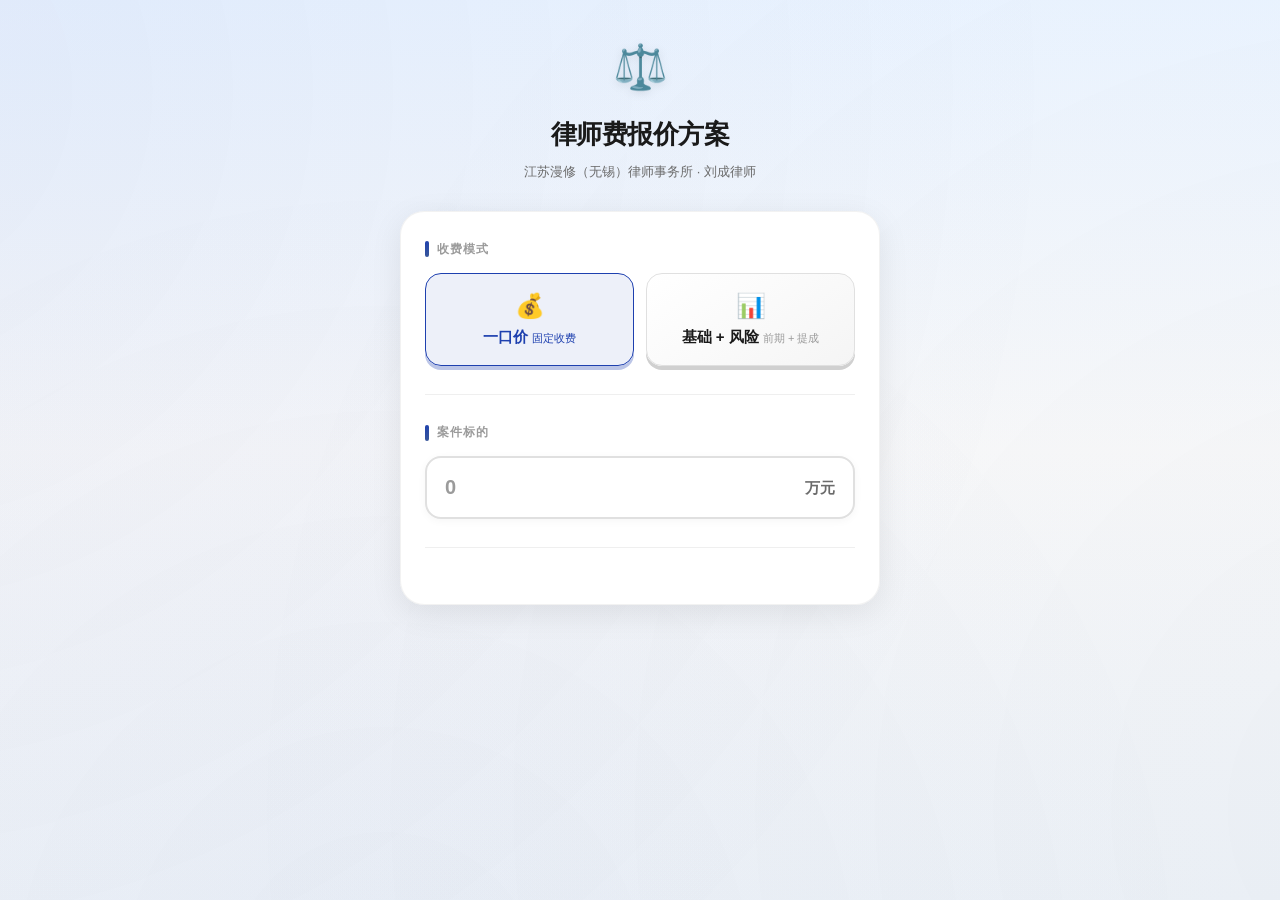
==== index.html @ 2a89a7d8 "修复 UI 问题：移除结果区域多余的顶部边框横线" ====
<!DOCTYPE html>
<html lang="zh-CN">
<head>
    <meta charset="UTF-8">
    <meta name="viewport" content="width=device-width, initial-scale=1.0, maximum-scale=1.0, user-scalable=no">
    <title>律师费计算器</title>
    <style>
        :root {
            --bg-primary: #FAFAFA;
            --bg-secondary: #F5F5F5;
            --text-primary: #1A1A1A;
            --text-secondary: #6B6B6B;
            --text-tertiary: #9B9B9B;
            --accent: #1E40AF;
            --accent-hover: #1E3A8A;
            --accent-light: rgba(30, 64, 175, 0.08);
            --accent-gradient: linear-gradient(135deg, #1E40AF 0%, #3B5998 100%);
            --border: #E5E5E5;
            --focus-ring: rgba(30, 64, 175, 0.2);

            --radius-lg: 24px;
            --radius-md: 16px;
            --radius-sm: 12px;

            --shadow: 0 8px 32px rgba(0, 0, 0, 0.08);
            --shadow-hover: 0 12px 48px rgba(0, 0, 0, 0.12);
            --shadow-button: 0 4px 0 #1E3A8A;
            --shadow-button-active: 0 2px 0 #1E3A8A;
        }

        * {
            margin: 0;
            padding: 0;
            box-sizing: border-box;
            -webkit-tap-highlight-color: transparent;
        }

        body {
            font-family: -apple-system, BlinkMacSystemFont, 'SF Pro Display', 'Segoe UI', Roboto, 'Helvetica Neue', Arial, sans-serif;
            background: linear-gradient(180deg, #EBF4FF 0%, #FAFAFA 50%, #F0F4F8 100%);
            min-height: 100vh;
            padding: 32px 16px;
            color: var(--text-primary);
            line-height: 1.6;
        }

        /* 背景装饰元素 */
        body::before {
            content: '';
            position: fixed;
            top: -50%;
            left: -50%;
            width: 200%;
            height: 200%;
            background-image:
                radial-gradient(circle at 20% 30%, rgba(30, 64, 175, 0.06) 0%, transparent 50%),
                radial-gradient(circle at 80% 70%, rgba(59, 89, 152, 0.04) 0%, transparent 50%),
                radial-gradient(circle at 40% 80%, rgba(30, 64, 175, 0.03) 0%, transparent 40%);
            pointer-events: none;
            z-index: -1;
        }

        .container {
            max-width: 480px;
            margin: 0 auto;
        }

        /* 头部 */
        .header {
            text-align: center;
            margin-bottom: 28px;
            position: relative;
        }

        .header-icon {
            font-size: 44px;
            margin-bottom: 12px;
            display: block;
            filter: drop-shadow(0 2px 4px rgba(0,0,0,0.1));
        }

        .header h1 {
            font-size: 26px;
            font-weight: 700;
            letter-spacing: -0.5px;
            color: var(--text-primary);
            margin-bottom: 6px;
        }

        .header p {
            font-size: 13px;
            color: var(--text-secondary);
            font-weight: 500;
        }

        /* 主卡片 */
        .card {
            background: rgba(255, 255, 255, 0.98);
            backdrop-filter: blur(20px);
            border-radius: var(--radius-lg);
            padding: 28px 24px;
            border: 1px solid rgba(229, 229, 229, 0.5);
            box-shadow: var(--shadow);
        }

        /* 表单分组 */
        .form-section {
            margin-bottom: 28px;
            padding-bottom: 28px;
            border-bottom: 1px solid rgba(229, 229, 229, 0.6);
        }

        .form-section:last-of-type {
            border-bottom: none;
            margin-bottom: 0;
            padding-bottom: 0;
        }

        .section-label {
            font-size: 12px;
            font-weight: 700;
            color: var(--text-tertiary);
            text-transform: uppercase;
            letter-spacing: 1px;
            margin-bottom: 14px;
            display: flex;
            align-items: center;
            gap: 8px;
        }

        .section-label::before {
            content: '';
            width: 4px;
            height: 16px;
            background: var(--accent-gradient);
            border-radius: 2px;
        }

        /* 选项按钮组 */
        .options-grid {
            display: grid;
            gap: 12px;
        }

        .options-grid.grid-2 {
            grid-template-columns: 1fr 1fr;
        }

        .options-grid.grid-3 {
            grid-template-columns: repeat(3, 1fr);
        }

        .option-btn {
            padding: 18px 14px;
            background: linear-gradient(145deg, #FFFFFF 0%, #F5F5F5 100%);
            border: 1px solid #E0E0E0;
            border-radius: var(--radius-md);
            cursor: pointer;
            transition: all 0.12s ease;
            text-align: center;
            font-size: 15px;
            font-weight: 600;
            color: var(--text-primary);
            position: relative;
            box-shadow: 0 4px 0 #D0D0D0;
        }

        .option-btn:active {
            transform: translateY(4px);
            box-shadow: 0 2px 0 #D0D0D0;
        }

        .option-btn.active {
            border-color: var(--accent);
            background: var(--accent-light);
            color: var(--accent);
            box-shadow: 0 4px 0 rgba(30, 64, 175, 0.3);
        }

        .option-btn.active:active {
            box-shadow: 0 2px 0 rgba(30, 64, 175, 0.3);
        }

        .option-btn .icon {
            font-size: 24px;
            margin-bottom: 8px;
            display: block;
        }

        .option-btn .desc {
            font-size: 11px;
            color: var(--text-tertiary);
            margin-top: 4px;
            font-weight: 400;
        }

        .option-btn.active .desc {
            color: var(--accent);
        }

        /* 输入框 */
        .input-wrapper {
            position: relative;
        }

        .input-field {
            width: 100%;
            padding: 18px 18px;
            padding-right: 70px;
            font-size: 20px;
            font-weight: 600;
            border: 2px solid #E0E0E0;
            border-radius: var(--radius-md);
            outline: none;
            transition: all 0.2s ease;
            background: white;
            box-shadow: 0 2px 8px rgba(0, 0, 0, 0.04);
        }

        .input-field:focus {
            border-color: var(--accent);
            box-shadow: 0 0 0 4px var(--focus-ring), 0 2px 12px rgba(30, 64, 175, 0.1);
        }

        .input-field::placeholder {
            color: var(--text-tertiary);
        }

        .input-suffix {
            position: absolute;
            right: 20px;
            top: 50%;
            transform: translateY(-50%);
            font-size: 15px;
            color: var(--text-secondary);
            font-weight: 600;
        }

        /* 结果区域 */
        .result-section {
            margin-top: 20px;
            padding-top: 20px;
            display: none;
            animation: slideUp 0.4s cubic-bezier(0.16, 1, 0.3, 1);
        }

        .result-section.show {
            display: block;
        }

        @keyframes slideUp {
            from { opacity: 0; transform: translateY(24px); }
            to { opacity: 1; transform: translateY(0); }
        }

        .result-card {
            background: linear-gradient(135deg, #EFF6FF 0%, #DBEAFE 100%);
            border-radius: var(--radius-md);
            padding: 18px 20px;
            text-align: center;
            border: 1px solid rgba(30, 64, 175, 0.15);
            box-shadow: 0 4px 16px rgba(30, 64, 175, 0.08);
        }

        /* 一口价卡片 */
        #fixedResultCard .result-label {
            margin-bottom: 10px;
        }

        /* 田字形布局 */
        .risk-grid {
            display: grid;
            grid-template-columns: 1fr 1fr;
            gap: 0;
            align-items: center;
            max-width: 280px;
            margin: 12px auto 0;
            border: 2px solid rgba(30, 64, 175, 0.3);
            border-radius: 12px;
            overflow: hidden;
            box-shadow: 0 2px 8px rgba(30, 64, 175, 0.06);
        }

        .risk-label {
            font-size: 14px;
            color: var(--text-secondary);
            text-align: center;
            font-weight: 600;
            padding: 12px 8px;
            background: rgba(255, 255, 255, 0.7);
            border-bottom: 1px solid rgba(30, 64, 175, 0.12);
        }

        .risk-value {
            font-size: 26px;
            font-weight: 800;
            color: var(--accent);
            text-align: center;
            line-height: 1.2;
            padding: 12px 8px;
            background: white;
            border-bottom: 1px solid rgba(30, 64, 175, 0.12);
            letter-spacing: -0.5px;
        }

        .risk-label.last {
            border-bottom: none;
        }

        .risk-value.last {
            border-bottom: none;
        }

        .result-label {
            font-size: 12px;
            font-weight: 600;
            color: var(--text-secondary);
            margin-bottom: 8px;
            text-transform: uppercase;
            letter-spacing: 0.5px;
        }

        .result-value {
            font-size: 36px;
            font-weight: 800;
            color: var(--accent);
            letter-spacing: -1px;
            line-height: 1.2;
        }

        .result-range {
            font-size: 12px;
            color: var(--text-tertiary);
            margin-top: 10px;
            padding-top: 10px;
            border-top: 1px solid rgba(30, 64, 175, 0.1);
        }

        /* 详情列表 */
        .detail-list {
            background: var(--bg-secondary);
            border-radius: var(--radius-md);
            margin-top: 18px;
            overflow: hidden;
            border: 1px solid var(--border);
            box-shadow: 0 2px 8px rgba(0, 0, 0, 0.04);
        }

        .detail-item {
            display: flex;
            justify-content: space-between;
            align-items: center;
            padding: 14px 16px;
            border-bottom: 1px solid var(--border);
        }

        .detail-item:last-child {
            border-bottom: none;
        }

        .detail-label {
            font-size: 13px;
            color: var(--text-secondary);
        }

        .detail-value {
            font-size: 16px;
            font-weight: 700;
            color: var(--text-primary);
            letter-spacing: -0.3px;
        }

        .detail-value.highlight {
            color: var(--accent);
            font-weight: 800;
        }

        .hidden {
            display: none !important;
        }

        /* 浮动提示 */
        .toast {
            position: fixed;
            bottom: 20px;
            left: 50%;
            transform: translateX(-50%) translateY(100px);
            background: rgba(26, 26, 26, 0.95);
            color: white;
            padding: 14px 24px;
            border-radius: var(--radius-sm);
            font-size: 14px;
            font-weight: 500;
            opacity: 0;
            transition: all 0.3s cubic-bezier(0.16, 1, 0.3, 1);
            z-index: 1000;
            backdrop-filter: blur(10px);
        }

        .toast.show {
            transform: translateX(-50%) translateY(0);
            opacity: 1;
        }

        /* 响应式 */
        @media (max-width: 480px) {
            body { padding: 16px 12px; }
            .card { padding: 20px 16px; }
            .header h1 { font-size: 22px; }
            .header-icon { font-size: 36px; }
            .result-value { font-size: 32px; }
            .options-grid.grid-3 { gap: 8px; }
            .option-btn { padding: 14px 10px; font-size: 14px; }
            .option-btn .icon { font-size: 20px; }
        }
    </style>
</head>
<body>
    <div class="container">
        <!-- 头部 -->
        <div class="header">
            <span class="header-icon">⚖️</span>
            <h1>律师费报价方案</h1>
            <p>江苏漫修（无锡）律师事务所 · 刘成律师</p>
        </div>

        <!-- 主卡片 -->
        <div class="card">
            <!-- 收费模式 -->
            <div class="form-section">
                <div class="section-label">收费模式</div>
                <div class="options-grid grid-2">
                    <button class="option-btn mode-btn active" onclick="selectMode('fixed', this)">
                        <span class="icon">💰</span>
                        <span>一口价</span>
                        <span class="desc">固定收费</span>
                    </button>
                    <button class="option-btn mode-btn" onclick="selectMode('risk', this)">
                        <span class="icon">📊</span>
                        <span>基础 + 风险</span>
                        <span class="desc">前期 + 提成</span>
                    </button>
                </div>
            </div>

            <!-- 案件标的 -->
            <div class="form-section">
                <div class="section-label">案件标的</div>
                <div class="input-wrapper">
                    <input type="number" class="input-field" id="amount" placeholder="0" min="0" step="0.5" oninput="autoCalculate()">
                    <span class="input-suffix">万元</span>
                </div>
            </div>

            <!-- 执行难度（基础 + 风险模式显示） -->
            <div class="form-section" id="difficultySection" style="display: none;">
                <div class="section-label">执行难度</div>
                <div class="options-grid grid-3">
                    <button class="option-btn difficulty-btn" onclick="selectDifficulty('simple', this)">
                        <span class="icon">😊</span>
                        <span>简单</span>
                    </button>
                    <button class="option-btn difficulty-btn active" onclick="selectDifficulty('normal', this)">
                        <span class="icon">😐</span>
                        <span>一般</span>
                    </button>
                    <button class="option-btn difficulty-btn" onclick="selectDifficulty('hard', this)">
                        <span class="icon">😰</span>
                        <span>困难</span>
                    </button>
                </div>
            </div>

            <!-- 结果区域 -->
            <div class="result-section" id="resultSection">
                <!-- 一口价结果卡片 -->
                <div class="result-card" id="fixedResultCard">
                    <div class="result-label">📌 建议报价（一口价）</div>
                    <div class="result-value" id="fixedPrice">--</div>
                    <div class="result-range" id="fixedRange">参考区间：--</div>
                </div>

                <!-- 基础 + 风险结果卡片 -->
                <div class="result-card hidden" id="riskResultCard">
                    <div class="result-label" style="margin-bottom: 10px;">📊 报价方案</div>
                    <div class="risk-grid">
                        <div class="risk-label">基础律师费</div>
                        <div class="risk-value" id="riskBasePrice">--</div>
                        <div class="risk-label last">风险代理比例</div>
                        <div class="risk-value last" id="riskRateDisplay">--</div>
                    </div>
                </div>

                <!-- 详情列表（仅基础 + 风险模式显示） -->
                <div class="detail-list hidden" id="resultDetails">
                    <div class="detail-item">
                        <span class="detail-label">预计执行到位</span>
                        <span class="detail-value" id="detailExpect">--</span>
                    </div>
                    <div class="detail-item">
                        <span class="detail-label">基础律师费</span>
                        <span class="detail-value highlight" id="detailBase">--</span>
                    </div>
                    <div class="detail-item">
                        <span class="detail-label">风险代理费</span>
                        <span class="detail-value highlight" id="detailRisk">--</span>
                    </div>
                    <div class="detail-item" style="background: rgba(13, 148, 136, 0.05);">
                        <span class="detail-label">💰 预计律师费</span>
                        <span class="detail-value" id="detailTotal">--</span>
                    </div>
                </div>
            </div>
        </div>
    </div>

    <!-- 提示框 -->
    <div class="toast" id="toast"></div>

    <script>
        // 状态
        let currentMode = 'fixed';
        let currentDifficulty = 'normal';
        let currentRiskRate = 10;
        let currentExpectRate = 60;

        // 选择模式
        function selectMode(mode, btn) {
            currentMode = mode;

            // 清除所有模式按钮的激活状态
            document.querySelectorAll('.mode-btn').forEach(b => b.classList.remove('active'));
            // 添加当前按钮的激活状态
            btn.classList.add('active');

            // 显示/隐藏难度区域
            const difficultySection = document.getElementById('difficultySection');

            if (mode === 'risk') {
                difficultySection.style.display = 'block';
                // 添加展开动画
                difficultySection.animate([
                    { opacity: 0, transform: 'translateY(-10px)' },
                    { opacity: 1, transform: 'translateY(0)' }
                ], { duration: 300, easing: 'cubic-bezier(0.16, 1, 0.3, 1)' });
            } else {
                difficultySection.style.display = 'none';
            }

            // 隐藏详情列表，然后根据当前输入重新计算
            document.getElementById('resultDetails').classList.add('hidden');
            autoCalculate();
        }

        // 自动计算（带防抖）
        let calcTimer = null;
        function autoCalculate() {
            clearTimeout(calcTimer);
            calcTimer = setTimeout(() => {
                const amount = parseFloat(document.getElementById('amount').value);
                if (amount && amount > 0) {
                    calculate();
                }
            }, 300);
        }

        // 选择难度
        function selectDifficulty(difficulty, btn) {
            currentDifficulty = difficulty;

            // 根据难度自动设置风险代理比例和预计执行到位比例
            const riskRates = { simple: 7, normal: 10, hard: 15 };
            const expectRates = { simple: 90, normal: 60, hard: 20 };
            currentRiskRate = riskRates[difficulty];
            currentExpectRate = expectRates[difficulty];

            document.querySelectorAll('.difficulty-btn').forEach(b => b.classList.remove('active'));
            btn.classList.add('active');

            autoCalculate();
        }

        // 一口价计算
        function calculateFixed(amount) {
            if (amount <= 1) return 1;
            if (amount <= 20) return Math.max(1, amount * 0.10);
            if (amount <= 50) return 2 + (amount - 20) * 0.05;
            if (amount <= 100) return 3.5 + (amount - 50) * 0.03;
            if (amount <= 250) return 5 + (amount - 100) * 0.04;
            if (amount <= 500) return 11 + (amount - 250) * 0.028;
            if (amount <= 1000) return 18 + (amount - 500) * 0.02;
            return 28 + (amount - 1000) * 0.015;
        }

        // 基础 + 风险总预期计算
        function calculateRiskTotal(amount) {
            return calculateFixed(amount) * 1.8;
        }

        // 格式化金额
        function formatMoney(num) {
            const rounded = Math.round(num * 2) / 2;
            if (rounded >= 10000) {
                return (rounded / 10000).toFixed(2) + ' 亿元';
            } else if (rounded >= 100) {
                return Math.round(rounded) + ' 万元';
            } else if (rounded >= 1) {
                return rounded.toFixed(1) + ' 万元';
            } else {
                return rounded.toFixed(2) + ' 万元';
            }
        }

        // 显示提示
        function showToast(message) {
            const toast = document.getElementById('toast');
            toast.textContent = message;
            toast.classList.add('show');
            setTimeout(() => toast.classList.remove('show'), 2000);
        }

        // 计算
        function calculate() {
            const amount = parseFloat(document.getElementById('amount').value);

            if (!amount || amount <= 0) {
                document.getElementById('resultSection').classList.remove('show');
                return;
            }

            const fixedResultCard = document.getElementById('fixedResultCard');
            const riskResultCard = document.getElementById('riskResultCard');
            const resultDetails = document.getElementById('resultDetails');

            if (currentMode === 'fixed') {
                // 一口价模式
                fixedResultCard.classList.remove('hidden');
                riskResultCard.classList.add('hidden');
                resultDetails.classList.add('hidden');

                const fee = calculateFixed(amount);
                const lowFee = Math.max(1, fee * 0.8);
                const highFee = fee * 1.2;

                document.getElementById('fixedPrice').textContent = formatMoney(fee);
                document.getElementById('fixedRange').textContent = `参考区间：${formatMoney(lowFee)} ~ ${formatMoney(highFee)}`;

            } else {
                // 基础 + 风险模式
                fixedResultCard.classList.add('hidden');
                riskResultCard.classList.remove('hidden');
                resultDetails.classList.remove('hidden');

                const totalExpected = calculateRiskTotal(amount);

                // 内部费用分配比例（用于计算基础费和风险费）
                const ratios = { simple: [30, 70], normal: [40, 60], hard: [50, 50] };
                const [basePercent, riskPercent] = ratios[currentDifficulty];

                // 基础律师费（按内部比例）
                const baseFee = totalExpected * (basePercent / 100);

                // 预计执行到位金额（根据难度对应的预计执行比例）
                const expectAmount = amount * (currentExpectRate / 100);

                // 实际风险代理费 = 执行到位金额 × 风险代理比例
                const actualRiskFee = expectAmount * (currentRiskRate / 100);

                // 实际总收费 = 基础费 + 实际风险费
                const actualTotal = baseFee + actualRiskFee;

                // 主卡片显示：基础律师费 + 风险比例
                document.getElementById('riskBasePrice').textContent = formatMoney(baseFee);
                document.getElementById('riskRateDisplay').textContent = `${currentRiskRate}%`;

                // 详情列表
                document.getElementById('detailExpect').textContent = `${formatMoney(expectAmount)}（${currentExpectRate}%）`;
                document.getElementById('detailBase').textContent = formatMoney(baseFee);
                document.getElementById('detailRisk').textContent = formatMoney(actualRiskFee);
                document.getElementById('detailTotal').textContent = formatMoney(actualTotal);
            }

            document.getElementById('resultSection').classList.add('show');
        }
    </script>
</body>
</html>
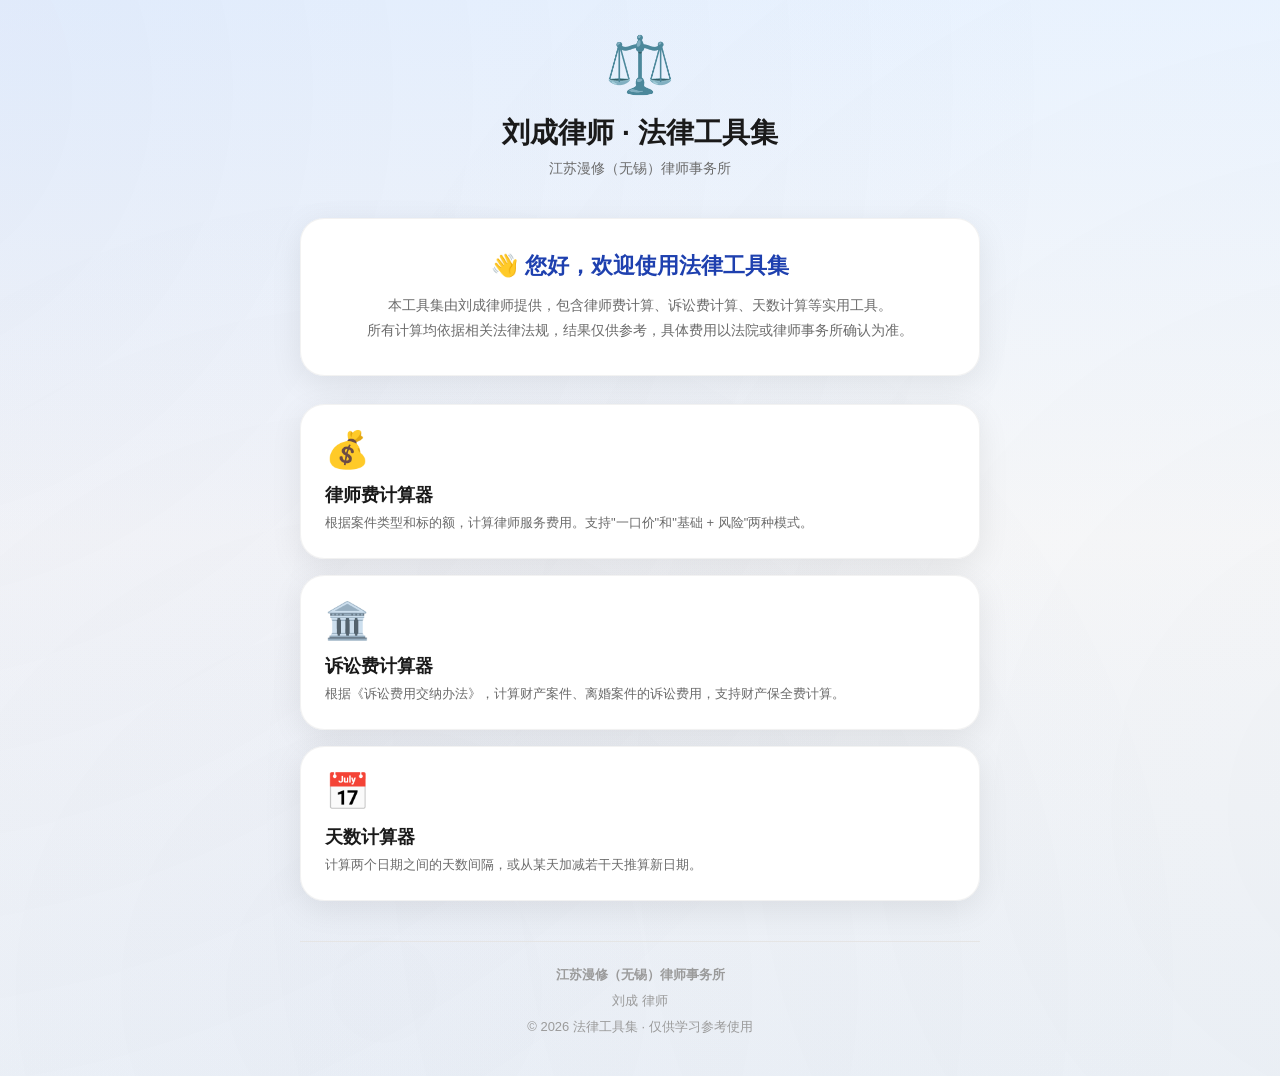
==== commit df24a34f: "Add homepage and separate fee calculator page" ====
--- a/index.html
+++ b/index.html
@@ -2,8 +2,8 @@
 <html lang="zh-CN">
 <head>
     <meta charset="UTF-8">
-    <meta name="viewport" content="width=device-width, initial-scale=1.0, maximum-scale=1.0, user-scalable=no">
-    <title>律师费计算器</title>
+    <meta name="viewport" content="width=device-width, initial-scale=1.0">
+    <title>刘成律师 · 法律工具集</title>
     <style>
         :root {
             --bg-primary: #FAFAFA;
@@ -16,35 +16,27 @@
             --accent-light: rgba(30, 64, 175, 0.08);
             --accent-gradient: linear-gradient(135deg, #1E40AF 0%, #3B5998 100%);
             --border: #E5E5E5;
-            --focus-ring: rgba(30, 64, 175, 0.2);
-
             --radius-lg: 24px;
             --radius-md: 16px;
             --radius-sm: 12px;
-
             --shadow: 0 8px 32px rgba(0, 0, 0, 0.08);
             --shadow-hover: 0 12px 48px rgba(0, 0, 0, 0.12);
-            --shadow-button: 0 4px 0 #1E3A8A;
-            --shadow-button-active: 0 2px 0 #1E3A8A;
         }
 
         * {
             margin: 0;
             padding: 0;
             box-sizing: border-box;
-            -webkit-tap-highlight-color: transparent;
         }
 
         body {
-            font-family: -apple-system, BlinkMacSystemFont, 'SF Pro Display', 'Segoe UI', Roboto, 'Helvetica Neue', Arial, sans-serif;
+            font-family: -apple-system, BlinkMacSystemFont, 'SF Pro Display', 'Segoe UI', Roboto, Arial, sans-serif;
             background: linear-gradient(180deg, #EBF4FF 0%, #FAFAFA 50%, #F0F4F8 100%);
             min-height: 100vh;
             padding: 32px 16px;
             color: var(--text-primary);
-            line-height: 1.6;
-        }
-
-        /* 背景装饰元素 */
+        }
+
         body::before {
             content: '';
             position: fixed;
@@ -61,357 +53,126 @@
         }
 
         .container {
-            max-width: 480px;
+            max-width: 680px;
             margin: 0 auto;
         }
 
-        /* 头部 */
         .header {
             text-align: center;
-            margin-bottom: 28px;
-            position: relative;
+            margin-bottom: 40px;
         }
 
         .header-icon {
-            font-size: 44px;
-            margin-bottom: 12px;
+            font-size: 56px;
+            margin-bottom: 16px;
             display: block;
-            filter: drop-shadow(0 2px 4px rgba(0,0,0,0.1));
         }
 
         .header h1 {
-            font-size: 26px;
+            font-size: 28px;
             font-weight: 700;
-            letter-spacing: -0.5px;
             color: var(--text-primary);
-            margin-bottom: 6px;
+            margin-bottom: 8px;
         }
 
         .header p {
-            font-size: 13px;
+            font-size: 14px;
             color: var(--text-secondary);
-            font-weight: 500;
-        }
-
-        /* 主卡片 */
-        .card {
+        }
+
+        .welcome-card {
             background: rgba(255, 255, 255, 0.98);
             backdrop-filter: blur(20px);
             border-radius: var(--radius-lg);
-            padding: 28px 24px;
+            padding: 32px 28px;
             border: 1px solid rgba(229, 229, 229, 0.5);
             box-shadow: var(--shadow);
-        }
-
-        /* 表单分组 */
-        .form-section {
             margin-bottom: 28px;
-            padding-bottom: 28px;
-            border-bottom: 1px solid rgba(229, 229, 229, 0.6);
-        }
-
-        .form-section:last-of-type {
-            border-bottom: none;
-            margin-bottom: 0;
-            padding-bottom: 0;
-        }
-
-        .section-label {
-            font-size: 12px;
-            font-weight: 700;
-            color: var(--text-tertiary);
-            text-transform: uppercase;
-            letter-spacing: 1px;
-            margin-bottom: 14px;
-            display: flex;
-            align-items: center;
-            gap: 8px;
-        }
-
-        .section-label::before {
-            content: '';
-            width: 4px;
-            height: 16px;
-            background: var(--accent-gradient);
-            border-radius: 2px;
-        }
-
-        /* 选项按钮组 */
-        .options-grid {
+            text-align: center;
+        }
+
+        .welcome-card h2 {
+            font-size: 22px;
+            font-weight: 600;
+            margin-bottom: 12px;
+            color: var(--accent);
+        }
+
+        .welcome-card p {
+            font-size: 14px;
+            color: var(--text-secondary);
+            line-height: 1.8;
+        }
+
+        .tools-grid {
             display: grid;
-            gap: 12px;
-        }
-
-        .options-grid.grid-2 {
-            grid-template-columns: 1fr 1fr;
-        }
-
-        .options-grid.grid-3 {
-            grid-template-columns: repeat(3, 1fr);
-        }
-
-        .option-btn {
-            padding: 18px 14px;
-            background: linear-gradient(145deg, #FFFFFF 0%, #F5F5F5 100%);
-            border: 1px solid #E0E0E0;
-            border-radius: var(--radius-md);
-            cursor: pointer;
-            transition: all 0.12s ease;
-            text-align: center;
-            font-size: 15px;
+            gap: 16px;
+        }
+
+        .tool-card {
+            background: rgba(255, 255, 255, 0.98);
+            backdrop-filter: blur(20px);
+            border-radius: var(--radius-lg);
+            padding: 24px;
+            border: 1px solid rgba(229, 229, 229, 0.5);
+            box-shadow: var(--shadow);
+            transition: all 0.2s ease;
+            text-decoration: none;
+            color: inherit;
+            display: block;
+        }
+
+        .tool-card:hover {
+            transform: translateY(-2px);
+            box-shadow: var(--shadow-hover);
+            border-color: var(--accent);
+        }
+
+        .tool-icon {
+            font-size: 36px;
+            margin-bottom: 12px;
+            display: block;
+        }
+
+        .tool-name {
+            font-size: 18px;
             font-weight: 600;
             color: var(--text-primary);
-            position: relative;
-            box-shadow: 0 4px 0 #D0D0D0;
-        }
-
-        .option-btn:active {
-            transform: translateY(4px);
-            box-shadow: 0 2px 0 #D0D0D0;
-        }
-
-        .option-btn.active {
-            border-color: var(--accent);
-            background: var(--accent-light);
-            color: var(--accent);
-            box-shadow: 0 4px 0 rgba(30, 64, 175, 0.3);
-        }
-
-        .option-btn.active:active {
-            box-shadow: 0 2px 0 rgba(30, 64, 175, 0.3);
-        }
-
-        .option-btn .icon {
-            font-size: 24px;
-            margin-bottom: 8px;
-            display: block;
-        }
-
-        .option-btn .desc {
-            font-size: 11px;
-            color: var(--text-tertiary);
-            margin-top: 4px;
-            font-weight: 400;
-        }
-
-        .option-btn.active .desc {
-            color: var(--accent);
-        }
-
-        /* 输入框 */
-        .input-wrapper {
-            position: relative;
-        }
-
-        .input-field {
-            width: 100%;
-            padding: 18px 18px;
-            padding-right: 70px;
-            font-size: 20px;
-            font-weight: 600;
-            border: 2px solid #E0E0E0;
-            border-radius: var(--radius-md);
-            outline: none;
-            transition: all 0.2s ease;
-            background: white;
-            box-shadow: 0 2px 8px rgba(0, 0, 0, 0.04);
-        }
-
-        .input-field:focus {
-            border-color: var(--accent);
-            box-shadow: 0 0 0 4px var(--focus-ring), 0 2px 12px rgba(30, 64, 175, 0.1);
-        }
-
-        .input-field::placeholder {
-            color: var(--text-tertiary);
-        }
-
-        .input-suffix {
-            position: absolute;
-            right: 20px;
-            top: 50%;
-            transform: translateY(-50%);
-            font-size: 15px;
-            color: var(--text-secondary);
-            font-weight: 600;
-        }
-
-        /* 结果区域 */
-        .result-section {
-            margin-top: 20px;
-            padding-top: 20px;
-            display: none;
-            animation: slideUp 0.4s cubic-bezier(0.16, 1, 0.3, 1);
-        }
-
-        .result-section.show {
-            display: block;
-        }
-
-        @keyframes slideUp {
-            from { opacity: 0; transform: translateY(24px); }
-            to { opacity: 1; transform: translateY(0); }
-        }
-
-        .result-card {
-            background: linear-gradient(135deg, #EFF6FF 0%, #DBEAFE 100%);
-            border-radius: var(--radius-md);
-            padding: 18px 20px;
-            text-align: center;
-            border: 1px solid rgba(30, 64, 175, 0.15);
-            box-shadow: 0 4px 16px rgba(30, 64, 175, 0.08);
-        }
-
-        /* 一口价卡片 */
-        #fixedResultCard .result-label {
-            margin-bottom: 10px;
-        }
-
-        /* 田字形布局 */
-        .risk-grid {
-            display: grid;
-            grid-template-columns: 1fr 1fr;
-            gap: 0;
-            align-items: center;
-            max-width: 280px;
-            margin: 12px auto 0;
-            border: 2px solid rgba(30, 64, 175, 0.3);
-            border-radius: 12px;
-            overflow: hidden;
-            box-shadow: 0 2px 8px rgba(30, 64, 175, 0.06);
-        }
-
-        .risk-label {
-            font-size: 14px;
-            color: var(--text-secondary);
-            text-align: center;
-            font-weight: 600;
-            padding: 12px 8px;
-            background: rgba(255, 255, 255, 0.7);
-            border-bottom: 1px solid rgba(30, 64, 175, 0.12);
-        }
-
-        .risk-value {
-            font-size: 26px;
-            font-weight: 800;
-            color: var(--accent);
-            text-align: center;
-            line-height: 1.2;
-            padding: 12px 8px;
-            background: white;
-            border-bottom: 1px solid rgba(30, 64, 175, 0.12);
-            letter-spacing: -0.5px;
-        }
-
-        .risk-label.last {
-            border-bottom: none;
-        }
-
-        .risk-value.last {
-            border-bottom: none;
-        }
-
-        .result-label {
-            font-size: 12px;
-            font-weight: 600;
-            color: var(--text-secondary);
-            margin-bottom: 8px;
-            text-transform: uppercase;
-            letter-spacing: 0.5px;
-        }
-
-        .result-value {
-            font-size: 36px;
-            font-weight: 800;
-            color: var(--accent);
-            letter-spacing: -1px;
-            line-height: 1.2;
-        }
-
-        .result-range {
-            font-size: 12px;
-            color: var(--text-tertiary);
-            margin-top: 10px;
-            padding-top: 10px;
-            border-top: 1px solid rgba(30, 64, 175, 0.1);
-        }
-
-        /* 详情列表 */
-        .detail-list {
-            background: var(--bg-secondary);
-            border-radius: var(--radius-md);
-            margin-top: 18px;
-            overflow: hidden;
-            border: 1px solid var(--border);
-            box-shadow: 0 2px 8px rgba(0, 0, 0, 0.04);
-        }
-
-        .detail-item {
-            display: flex;
-            justify-content: space-between;
-            align-items: center;
-            padding: 14px 16px;
-            border-bottom: 1px solid var(--border);
-        }
-
-        .detail-item:last-child {
-            border-bottom: none;
-        }
-
-        .detail-label {
+            margin-bottom: 6px;
+        }
+
+        .tool-desc {
             font-size: 13px;
             color: var(--text-secondary);
-        }
-
-        .detail-value {
-            font-size: 16px;
-            font-weight: 700;
-            color: var(--text-primary);
-            letter-spacing: -0.3px;
-        }
-
-        .detail-value.highlight {
+            line-height: 1.6;
+        }
+
+        .footer {
+            text-align: center;
+            margin-top: 40px;
+            padding-top: 24px;
+            border-top: 1px solid var(--border);
+        }
+
+        .footer p {
+            font-size: 13px;
+            color: var(--text-tertiary);
+            margin-bottom: 8px;
+        }
+
+        .footer a {
             color: var(--accent);
-            font-weight: 800;
-        }
-
-        .hidden {
-            display: none !important;
-        }
-
-        /* 浮动提示 */
-        .toast {
-            position: fixed;
-            bottom: 20px;
-            left: 50%;
-            transform: translateX(-50%) translateY(100px);
-            background: rgba(26, 26, 26, 0.95);
-            color: white;
-            padding: 14px 24px;
-            border-radius: var(--radius-sm);
-            font-size: 14px;
-            font-weight: 500;
-            opacity: 0;
-            transition: all 0.3s cubic-bezier(0.16, 1, 0.3, 1);
-            z-index: 1000;
-            backdrop-filter: blur(10px);
-        }
-
-        .toast.show {
-            transform: translateX(-50%) translateY(0);
-            opacity: 1;
-        }
-
-        /* 响应式 */
+            text-decoration: none;
+        }
+
         @media (max-width: 480px) {
-            body { padding: 16px 12px; }
-            .card { padding: 20px 16px; }
+            body { padding: 24px 12px; }
+            .header-icon { font-size: 44px; }
             .header h1 { font-size: 22px; }
-            .header-icon { font-size: 36px; }
-            .result-value { font-size: 32px; }
-            .options-grid.grid-3 { gap: 8px; }
-            .option-btn { padding: 14px 10px; font-size: 14px; }
-            .option-btn .icon { font-size: 20px; }
+            .welcome-card { padding: 24px 18px; }
+            .tool-card { padding: 20px; }
+            .tool-icon { font-size: 32px; }
+            .tool-name { font-size: 16px; }
         }
     </style>
 </head>
@@ -420,268 +181,55 @@
         <!-- 头部 -->
         <div class="header">
             <span class="header-icon">⚖️</span>
-            <h1>律师费报价方案</h1>
-            <p>江苏漫修（无锡）律师事务所 · 刘成律师</p>
-        </div>
-
-        <!-- 主卡片 -->
-        <div class="card">
-            <!-- 收费模式 -->
-            <div class="form-section">
-                <div class="section-label">收费模式</div>
-                <div class="options-grid grid-2">
-                    <button class="option-btn mode-btn active" onclick="selectMode('fixed', this)">
-                        <span class="icon">💰</span>
-                        <span>一口价</span>
-                        <span class="desc">固定收费</span>
-                    </button>
-                    <button class="option-btn mode-btn" onclick="selectMode('risk', this)">
-                        <span class="icon">📊</span>
-                        <span>基础 + 风险</span>
-                        <span class="desc">前期 + 提成</span>
-                    </button>
+            <h1>刘成律师 · 法律工具集</h1>
+            <p>江苏漫修（无锡）律师事务所</p>
+        </div>
+
+        <!-- 欢迎卡片 -->
+        <div class="welcome-card">
+            <h2>👋 您好，欢迎使用法律工具集</h2>
+            <p>
+                本工具集由刘成律师提供，包含律师费计算、诉讼费计算、天数计算等实用工具。<br>
+                所有计算均依据相关法律法规，结果仅供参考，具体费用以法院或律师事务所确认为准。
+            </p>
+        </div>
+
+        <!-- 工具列表 -->
+        <div class="tools-grid">
+            <!-- 律师费计算器 -->
+            <a href="fee.html" class="tool-card">
+                <span class="tool-icon">💰</span>
+                <div class="tool-name">律师费计算器</div>
+                <div class="tool-desc">
+                    根据案件类型和标的额，计算律师服务费用。支持"一口价"和"基础 + 风险"两种模式。
                 </div>
-            </div>
-
-            <!-- 案件标的 -->
-            <div class="form-section">
-                <div class="section-label">案件标的</div>
-                <div class="input-wrapper">
-                    <input type="number" class="input-field" id="amount" placeholder="0" min="0" step="0.5" oninput="autoCalculate()">
-                    <span class="input-suffix">万元</span>
+            </a>
+
+            <!-- 诉讼费计算器 -->
+            <a href="legalfee.html" class="tool-card">
+                <span class="tool-icon">🏛️</span>
+                <div class="tool-name">诉讼费计算器</div>
+                <div class="tool-desc">
+                    根据《诉讼费用交纳办法》，计算财产案件、离婚案件的诉讼费用，支持财产保全费计算。
                 </div>
-            </div>
-
-            <!-- 执行难度（基础 + 风险模式显示） -->
-            <div class="form-section" id="difficultySection" style="display: none;">
-                <div class="section-label">执行难度</div>
-                <div class="options-grid grid-3">
-                    <button class="option-btn difficulty-btn" onclick="selectDifficulty('simple', this)">
-                        <span class="icon">😊</span>
-                        <span>简单</span>
-                    </button>
-                    <button class="option-btn difficulty-btn active" onclick="selectDifficulty('normal', this)">
-                        <span class="icon">😐</span>
-                        <span>一般</span>
-                    </button>
-                    <button class="option-btn difficulty-btn" onclick="selectDifficulty('hard', this)">
-                        <span class="icon">😰</span>
-                        <span>困难</span>
-                    </button>
+            </a>
+
+            <!-- 天数计算器 -->
+            <a href="daycal.html" class="tool-card">
+                <span class="tool-icon">📅</span>
+                <div class="tool-name">天数计算器</div>
+                <div class="tool-desc">
+                    计算两个日期之间的天数间隔，或从某天加减若干天推算新日期。
                 </div>
-            </div>
-
-            <!-- 结果区域 -->
-            <div class="result-section" id="resultSection">
-                <!-- 一口价结果卡片 -->
-                <div class="result-card" id="fixedResultCard">
-                    <div class="result-label">📌 建议报价（一口价）</div>
-                    <div class="result-value" id="fixedPrice">--</div>
-                    <div class="result-range" id="fixedRange">参考区间：--</div>
-                </div>
-
-                <!-- 基础 + 风险结果卡片 -->
-                <div class="result-card hidden" id="riskResultCard">
-                    <div class="result-label" style="margin-bottom: 10px;">📊 报价方案</div>
-                    <div class="risk-grid">
-                        <div class="risk-label">基础律师费</div>
-                        <div class="risk-value" id="riskBasePrice">--</div>
-                        <div class="risk-label last">风险代理比例</div>
-                        <div class="risk-value last" id="riskRateDisplay">--</div>
-                    </div>
-                </div>
-
-                <!-- 详情列表（仅基础 + 风险模式显示） -->
-                <div class="detail-list hidden" id="resultDetails">
-                    <div class="detail-item">
-                        <span class="detail-label">预计执行到位</span>
-                        <span class="detail-value" id="detailExpect">--</span>
-                    </div>
-                    <div class="detail-item">
-                        <span class="detail-label">基础律师费</span>
-                        <span class="detail-value highlight" id="detailBase">--</span>
-                    </div>
-                    <div class="detail-item">
-                        <span class="detail-label">风险代理费</span>
-                        <span class="detail-value highlight" id="detailRisk">--</span>
-                    </div>
-                    <div class="detail-item" style="background: rgba(13, 148, 136, 0.05);">
-                        <span class="detail-label">💰 预计律师费</span>
-                        <span class="detail-value" id="detailTotal">--</span>
-                    </div>
-                </div>
-            </div>
+            </a>
+        </div>
+
+        <!-- 底部信息 -->
+        <div class="footer">
+            <p><strong>江苏漫修（无锡）律师事务所</strong></p>
+            <p>刘成 律师</p>
+            <p>© 2026 法律工具集 · 仅供学习参考使用</p>
         </div>
     </div>
-
-    <!-- 提示框 -->
-    <div class="toast" id="toast"></div>
-
-    <script>
-        // 状态
-        let currentMode = 'fixed';
-        let currentDifficulty = 'normal';
-        let currentRiskRate = 10;
-        let currentExpectRate = 60;
-
-        // 选择模式
-        function selectMode(mode, btn) {
-            currentMode = mode;
-
-            // 清除所有模式按钮的激活状态
-            document.querySelectorAll('.mode-btn').forEach(b => b.classList.remove('active'));
-            // 添加当前按钮的激活状态
-            btn.classList.add('active');
-
-            // 显示/隐藏难度区域
-            const difficultySection = document.getElementById('difficultySection');
-
-            if (mode === 'risk') {
-                difficultySection.style.display = 'block';
-                // 添加展开动画
-                difficultySection.animate([
-                    { opacity: 0, transform: 'translateY(-10px)' },
-                    { opacity: 1, transform: 'translateY(0)' }
-                ], { duration: 300, easing: 'cubic-bezier(0.16, 1, 0.3, 1)' });
-            } else {
-                difficultySection.style.display = 'none';
-            }
-
-            // 隐藏详情列表，然后根据当前输入重新计算
-            document.getElementById('resultDetails').classList.add('hidden');
-            autoCalculate();
-        }
-
-        // 自动计算（带防抖）
-        let calcTimer = null;
-        function autoCalculate() {
-            clearTimeout(calcTimer);
-            calcTimer = setTimeout(() => {
-                const amount = parseFloat(document.getElementById('amount').value);
-                if (amount && amount > 0) {
-                    calculate();
-                }
-            }, 300);
-        }
-
-        // 选择难度
-        function selectDifficulty(difficulty, btn) {
-            currentDifficulty = difficulty;
-
-            // 根据难度自动设置风险代理比例和预计执行到位比例
-            const riskRates = { simple: 7, normal: 10, hard: 15 };
-            const expectRates = { simple: 90, normal: 60, hard: 20 };
-            currentRiskRate = riskRates[difficulty];
-            currentExpectRate = expectRates[difficulty];
-
-            document.querySelectorAll('.difficulty-btn').forEach(b => b.classList.remove('active'));
-            btn.classList.add('active');
-
-            autoCalculate();
-        }
-
-        // 一口价计算
-        function calculateFixed(amount) {
-            if (amount <= 1) return 1;
-            if (amount <= 20) return Math.max(1, amount * 0.10);
-            if (amount <= 50) return 2 + (amount - 20) * 0.05;
-            if (amount <= 100) return 3.5 + (amount - 50) * 0.03;
-            if (amount <= 250) return 5 + (amount - 100) * 0.04;
-            if (amount <= 500) return 11 + (amount - 250) * 0.028;
-            if (amount <= 1000) return 18 + (amount - 500) * 0.02;
-            return 28 + (amount - 1000) * 0.015;
-        }
-
-        // 基础 + 风险总预期计算
-        function calculateRiskTotal(amount) {
-            return calculateFixed(amount) * 1.8;
-        }
-
-        // 格式化金额
-        function formatMoney(num) {
-            const rounded = Math.round(num * 2) / 2;
-            if (rounded >= 10000) {
-                return (rounded / 10000).toFixed(2) + ' 亿元';
-            } else if (rounded >= 100) {
-                return Math.round(rounded) + ' 万元';
-            } else if (rounded >= 1) {
-                return rounded.toFixed(1) + ' 万元';
-            } else {
-                return rounded.toFixed(2) + ' 万元';
-            }
-        }
-
-        // 显示提示
-        function showToast(message) {
-            const toast = document.getElementById('toast');
-            toast.textContent = message;
-            toast.classList.add('show');
-            setTimeout(() => toast.classList.remove('show'), 2000);
-        }
-
-        // 计算
-        function calculate() {
-            const amount = parseFloat(document.getElementById('amount').value);
-
-            if (!amount || amount <= 0) {
-                document.getElementById('resultSection').classList.remove('show');
-                return;
-            }
-
-            const fixedResultCard = document.getElementById('fixedResultCard');
-            const riskResultCard = document.getElementById('riskResultCard');
-            const resultDetails = document.getElementById('resultDetails');
-
-            if (currentMode === 'fixed') {
-                // 一口价模式
-                fixedResultCard.classList.remove('hidden');
-                riskResultCard.classList.add('hidden');
-                resultDetails.classList.add('hidden');
-
-                const fee = calculateFixed(amount);
-                const lowFee = Math.max(1, fee * 0.8);
-                const highFee = fee * 1.2;
-
-                document.getElementById('fixedPrice').textContent = formatMoney(fee);
-                document.getElementById('fixedRange').textContent = `参考区间：${formatMoney(lowFee)} ~ ${formatMoney(highFee)}`;
-
-            } else {
-                // 基础 + 风险模式
-                fixedResultCard.classList.add('hidden');
-                riskResultCard.classList.remove('hidden');
-                resultDetails.classList.remove('hidden');
-
-                const totalExpected = calculateRiskTotal(amount);
-
-                // 内部费用分配比例（用于计算基础费和风险费）
-                const ratios = { simple: [30, 70], normal: [40, 60], hard: [50, 50] };
-                const [basePercent, riskPercent] = ratios[currentDifficulty];
-
-                // 基础律师费（按内部比例）
-                const baseFee = totalExpected * (basePercent / 100);
-
-                // 预计执行到位金额（根据难度对应的预计执行比例）
-                const expectAmount = amount * (currentExpectRate / 100);
-
-                // 实际风险代理费 = 执行到位金额 × 风险代理比例
-                const actualRiskFee = expectAmount * (currentRiskRate / 100);
-
-                // 实际总收费 = 基础费 + 实际风险费
-                const actualTotal = baseFee + actualRiskFee;
-
-                // 主卡片显示：基础律师费 + 风险比例
-                document.getElementById('riskBasePrice').textContent = formatMoney(baseFee);
-                document.getElementById('riskRateDisplay').textContent = `${currentRiskRate}%`;
-
-                // 详情列表
-                document.getElementById('detailExpect').textContent = `${formatMoney(expectAmount)}（${currentExpectRate}%）`;
-                document.getElementById('detailBase').textContent = formatMoney(baseFee);
-                document.getElementById('detailRisk').textContent = formatMoney(actualRiskFee);
-                document.getElementById('detailTotal').textContent = formatMoney(actualTotal);
-            }
-
-            document.getElementById('resultSection').classList.add('show');
-        }
-    </script>
 </body>
 </html>
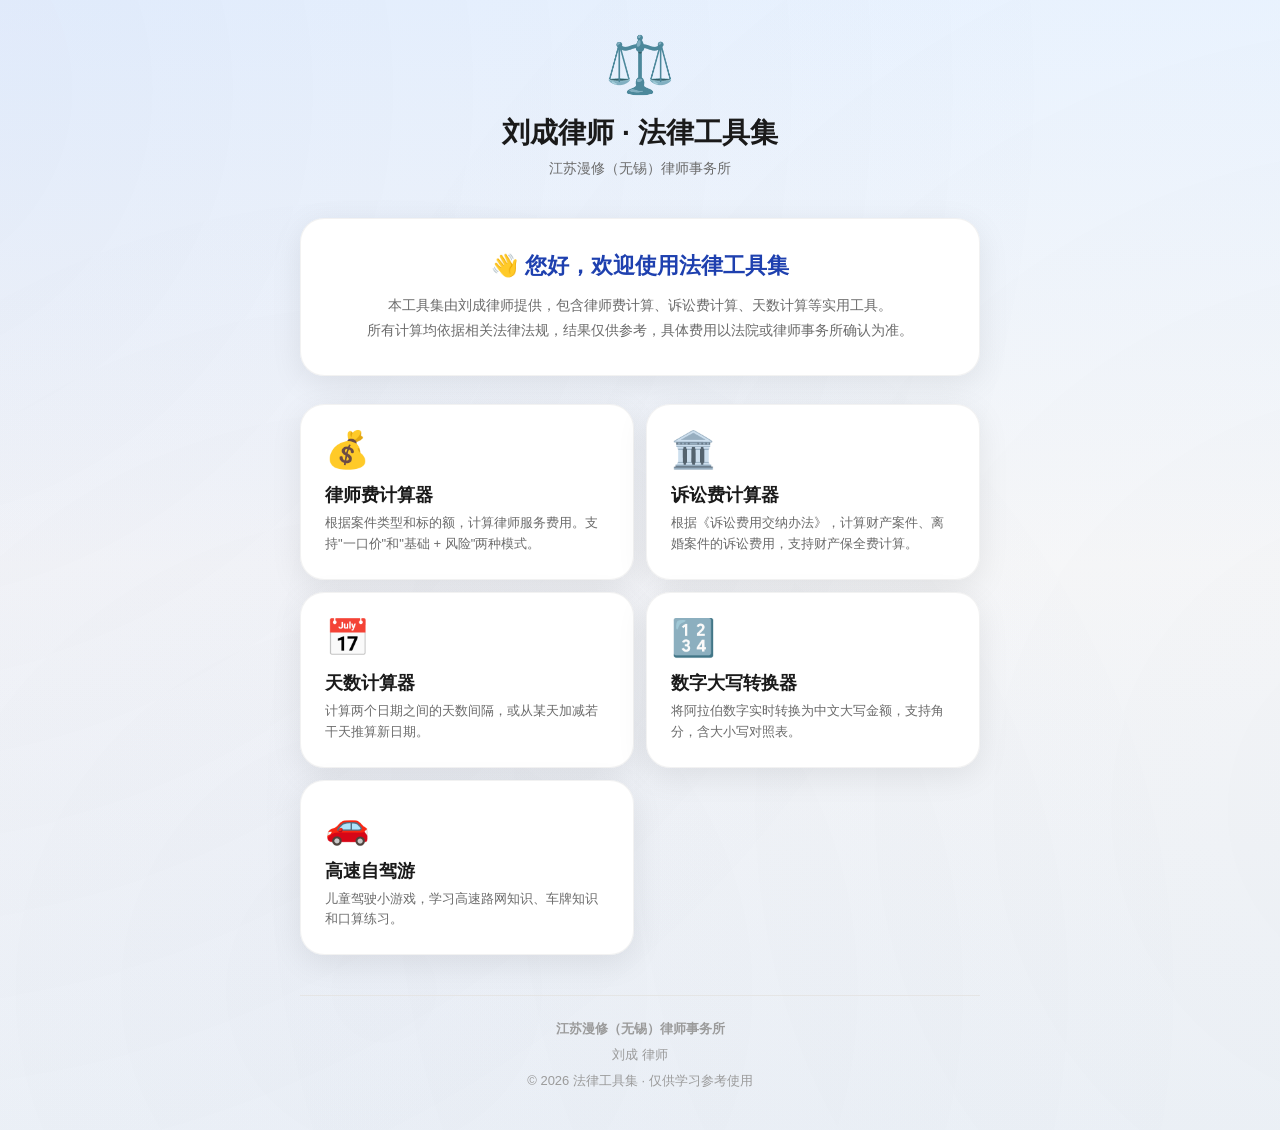
==== commit a338d80b: "添加高速自驾游儿童驾驶游戏 - 横版三车道驾驶游戏 - 键盘上下键切换车道 - NPC障碍车躲避 - 服务区答题加油机制 - 真实高速路网数据 - 5辆可解锁车辆 - 天气/时间动态变化  Co-Au" ====
--- a/index.html
+++ b/index.html
@@ -106,7 +106,8 @@
 
         .tools-grid {
             display: grid;
-            gap: 16px;
+            grid-template-columns: repeat(2, 1fr);
+            gap: 12px;
         }
 
         .tool-card {
@@ -222,6 +223,24 @@
                     计算两个日期之间的天数间隔，或从某天加减若干天推算新日期。
                 </div>
             </a>
+
+            <!-- 数字大写转换器 -->
+            <a href="number.html" class="tool-card">
+                <span class="tool-icon">🔢</span>
+                <div class="tool-name">数字大写转换器</div>
+                <div class="tool-desc">
+                    将阿拉伯数字实时转换为中文大写金额，支持角分，含大小写对照表。
+                </div>
+            </a>
+
+            <!-- 高速自驾游游戏 -->
+            <a href="highway-drive-game/" class="tool-card">
+                <span class="tool-icon">🚗</span>
+                <div class="tool-name">高速自驾游</div>
+                <div class="tool-desc">
+                    儿童驾驶小游戏，学习高速路网知识、车牌知识和口算练习。
+                </div>
+            </a>
         </div>
 
         <!-- 底部信息 -->
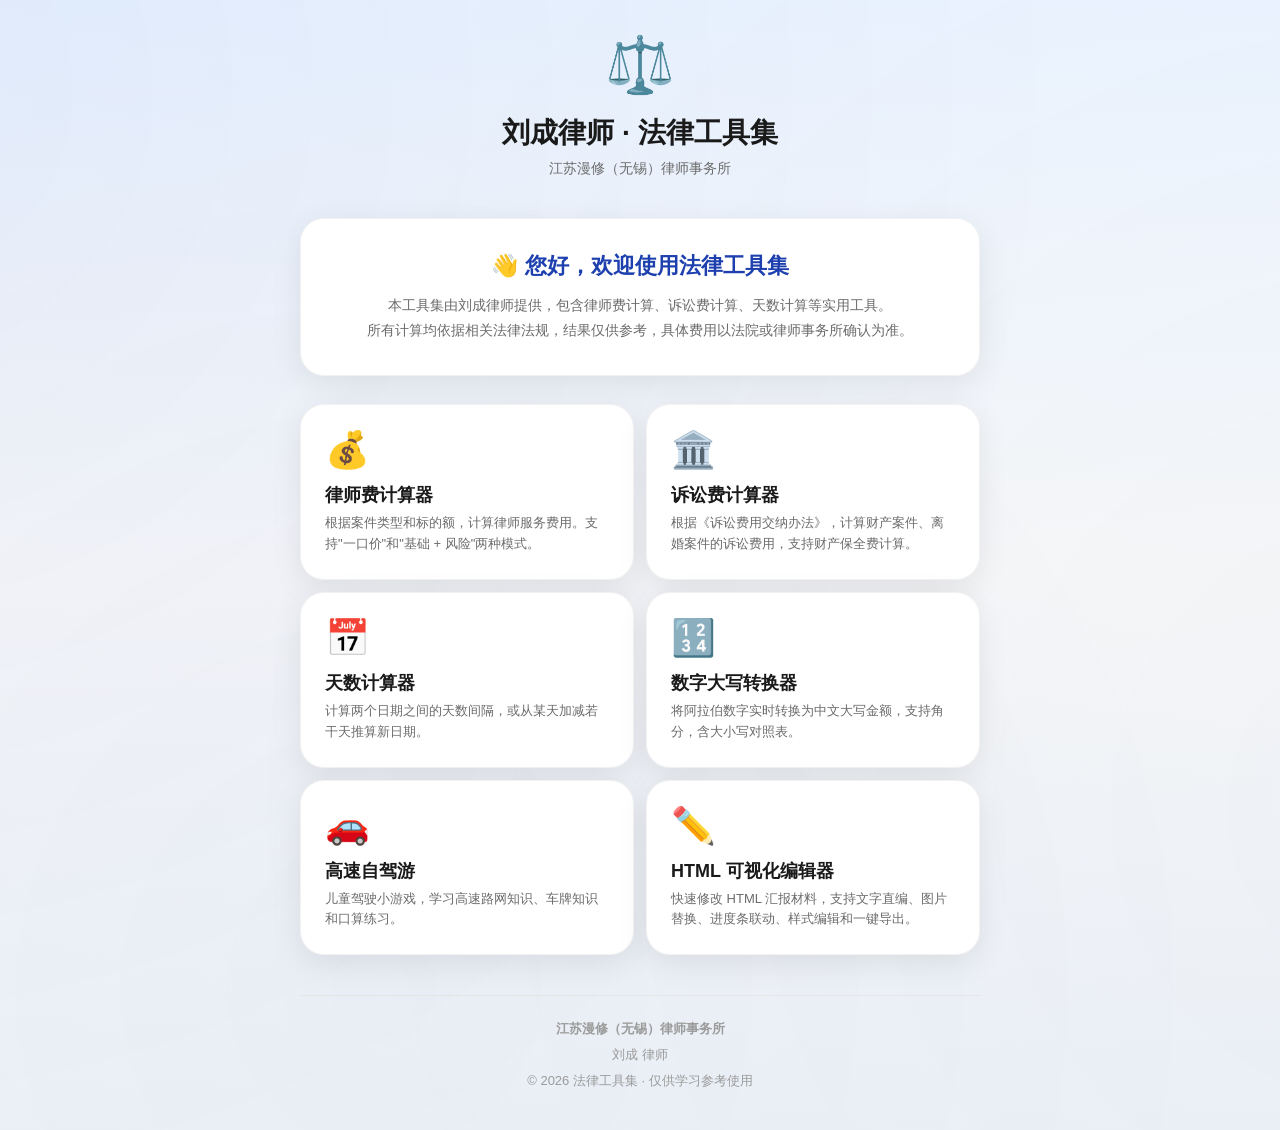
==== commit aad0f395: "添加 HTML 可视化编辑器工具 新增 html-editor/ 目录，包含单文件 HTML 可视化编辑工具， 支持文字直编、图片替换、进度条联动、右键样式编辑、 源码定位高亮、撤销操作和一键导出干净" ====
--- a/index.html
+++ b/index.html
@@ -234,11 +234,20 @@
             </a>
 
             <!-- 高速自驾游游戏 -->
-            <a href="highway-drive-game/" class="tool-card">
+            <a href="highway-drive-game-vertical/index.html" class="tool-card">
                 <span class="tool-icon">🚗</span>
                 <div class="tool-name">高速自驾游</div>
                 <div class="tool-desc">
                     儿童驾驶小游戏，学习高速路网知识、车牌知识和口算练习。
+                </div>
+            </a>
+
+            <!-- HTML 可视化编辑器 -->
+            <a href="html-editor/index.html" class="tool-card">
+                <span class="tool-icon">✏️</span>
+                <div class="tool-name">HTML 可视化编辑器</div>
+                <div class="tool-desc">
+                    快速修改 HTML 汇报材料，支持文字直编、图片替换、进度条联动、样式编辑和一键导出。
                 </div>
             </a>
         </div>
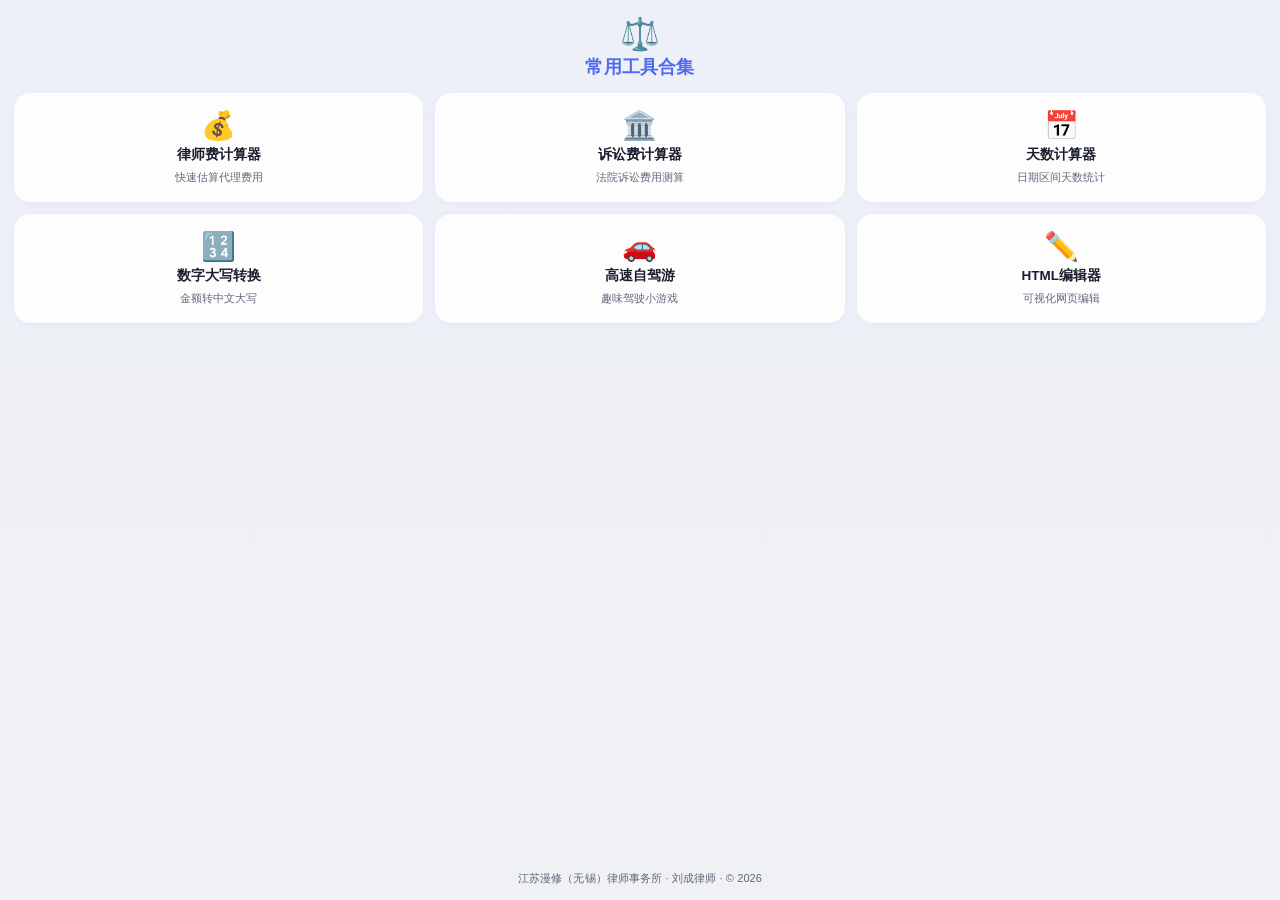
==== commit a144b031: "优化多个工具页面：精简重复信息、简化按钮文字、适配手机 - index.html：删除顶部重复的律师信息，保留常用工具合集标题 - fee.html：删除顶部重复的律师信息 - number.html" ====
--- a/index.html
+++ b/index.html
@@ -1,263 +1,202 @@
 <!DOCTYPE html>
 <html lang="zh-CN">
 <head>
-    <meta charset="UTF-8">
-    <meta name="viewport" content="width=device-width, initial-scale=1.0">
-    <title>刘成律师 · 法律工具集</title>
-    <style>
-        :root {
-            --bg-primary: #FAFAFA;
-            --bg-secondary: #F5F5F5;
-            --text-primary: #1A1A1A;
-            --text-secondary: #6B6B6B;
-            --text-tertiary: #9B9B9B;
-            --accent: #1E40AF;
-            --accent-hover: #1E3A8A;
-            --accent-light: rgba(30, 64, 175, 0.08);
-            --accent-gradient: linear-gradient(135deg, #1E40AF 0%, #3B5998 100%);
-            --border: #E5E5E5;
-            --radius-lg: 24px;
-            --radius-md: 16px;
-            --radius-sm: 12px;
-            --shadow: 0 8px 32px rgba(0, 0, 0, 0.08);
-            --shadow-hover: 0 12px 48px rgba(0, 0, 0, 0.12);
-        }
-
-        * {
-            margin: 0;
-            padding: 0;
-            box-sizing: border-box;
-        }
-
-        body {
-            font-family: -apple-system, BlinkMacSystemFont, 'SF Pro Display', 'Segoe UI', Roboto, Arial, sans-serif;
-            background: linear-gradient(180deg, #EBF4FF 0%, #FAFAFA 50%, #F0F4F8 100%);
-            min-height: 100vh;
-            padding: 32px 16px;
-            color: var(--text-primary);
-        }
-
-        body::before {
-            content: '';
-            position: fixed;
-            top: -50%;
-            left: -50%;
-            width: 200%;
-            height: 200%;
-            background-image:
-                radial-gradient(circle at 20% 30%, rgba(30, 64, 175, 0.06) 0%, transparent 50%),
-                radial-gradient(circle at 80% 70%, rgba(59, 89, 152, 0.04) 0%, transparent 50%),
-                radial-gradient(circle at 40% 80%, rgba(30, 64, 175, 0.03) 0%, transparent 40%);
-            pointer-events: none;
-            z-index: -1;
-        }
-
-        .container {
-            max-width: 680px;
-            margin: 0 auto;
-        }
-
-        .header {
-            text-align: center;
-            margin-bottom: 40px;
-        }
-
-        .header-icon {
-            font-size: 56px;
-            margin-bottom: 16px;
-            display: block;
-        }
-
-        .header h1 {
-            font-size: 28px;
-            font-weight: 700;
-            color: var(--text-primary);
-            margin-bottom: 8px;
-        }
-
-        .header p {
-            font-size: 14px;
-            color: var(--text-secondary);
-        }
-
-        .welcome-card {
-            background: rgba(255, 255, 255, 0.98);
-            backdrop-filter: blur(20px);
-            border-radius: var(--radius-lg);
-            padding: 32px 28px;
-            border: 1px solid rgba(229, 229, 229, 0.5);
-            box-shadow: var(--shadow);
-            margin-bottom: 28px;
-            text-align: center;
-        }
-
-        .welcome-card h2 {
-            font-size: 22px;
-            font-weight: 600;
-            margin-bottom: 12px;
-            color: var(--accent);
-        }
-
-        .welcome-card p {
-            font-size: 14px;
-            color: var(--text-secondary);
-            line-height: 1.8;
-        }
-
-        .tools-grid {
-            display: grid;
-            grid-template-columns: repeat(2, 1fr);
-            gap: 12px;
-        }
-
-        .tool-card {
-            background: rgba(255, 255, 255, 0.98);
-            backdrop-filter: blur(20px);
-            border-radius: var(--radius-lg);
-            padding: 24px;
-            border: 1px solid rgba(229, 229, 229, 0.5);
-            box-shadow: var(--shadow);
-            transition: all 0.2s ease;
-            text-decoration: none;
-            color: inherit;
-            display: block;
-        }
-
-        .tool-card:hover {
-            transform: translateY(-2px);
-            box-shadow: var(--shadow-hover);
-            border-color: var(--accent);
-        }
-
-        .tool-icon {
-            font-size: 36px;
-            margin-bottom: 12px;
-            display: block;
-        }
-
-        .tool-name {
-            font-size: 18px;
-            font-weight: 600;
-            color: var(--text-primary);
-            margin-bottom: 6px;
-        }
-
-        .tool-desc {
-            font-size: 13px;
-            color: var(--text-secondary);
-            line-height: 1.6;
-        }
-
-        .footer {
-            text-align: center;
-            margin-top: 40px;
-            padding-top: 24px;
-            border-top: 1px solid var(--border);
-        }
-
-        .footer p {
-            font-size: 13px;
-            color: var(--text-tertiary);
-            margin-bottom: 8px;
-        }
-
-        .footer a {
-            color: var(--accent);
-            text-decoration: none;
-        }
-
-        @media (max-width: 480px) {
-            body { padding: 24px 12px; }
-            .header-icon { font-size: 44px; }
-            .header h1 { font-size: 22px; }
-            .welcome-card { padding: 24px 18px; }
-            .tool-card { padding: 20px; }
-            .tool-icon { font-size: 32px; }
-            .tool-name { font-size: 16px; }
-        }
-    </style>
+  <meta charset="UTF-8">
+  <meta name="viewport" content="width=device-width, initial-scale=1.0, maximum-scale=1.0">
+  <title>刘成律师 · 法律工具集</title>
+  <style>
+    :root {
+      --accent: #4F6AF0;
+      --accent-light: #6B82F5;
+      --accent-bg: rgba(79, 106, 240, 0.06);
+      --text-primary: #1A1D2E;
+      --text-secondary: rgba(60, 68, 90, 0.8);
+      --card-bg: rgba(255, 255, 255, 0.88);
+      --shadow: 0 2px 8px rgba(79, 106, 240, 0.06);
+      --shadow-hover: 0 6px 20px rgba(79, 106, 240, 0.14);
+      --radius: 16px;
+    }
+
+    *, *::before, *::after {
+      box-sizing: border-box;
+      margin: 0;
+      padding: 0;
+    }
+
+    html, body {
+      height: 100%;
+    }
+
+    body {
+      font-family: -apple-system, BlinkMacSystemFont, "PingFang SC", "Hiragino Sans GB",
+                   "Microsoft YaHei", "Helvetica Neue", Arial, sans-serif;
+      background: linear-gradient(180deg, #EDF0F8 0%, #F0F1F5 100%);
+      background-attachment: fixed;
+      color: var(--text-primary);
+      min-height: 100vh;
+      display: flex;
+      flex-direction: column;
+    }
+
+    /* ── Header ── */
+    header {
+      padding: 18px 20px 14px;
+      text-align: center;
+    }
+
+    .header-icon {
+      font-size: 32px;
+      line-height: 1;
+      margin-bottom: 6px;
+      display: block;
+    }
+
+    header h1 {
+      font-size: 18px;
+      font-weight: 700;
+      color: var(--accent);
+      letter-spacing: 0.01em;
+      line-height: 1.3;
+    }
+
+    header p {
+      font-size: 12px;
+      color: var(--text-secondary);
+      margin-top: 3px;
+      letter-spacing: 0.02em;
+    }
+
+    /* ── Grid ── */
+    main {
+      flex: 1;
+      padding: 0 14px 14px;
+    }
+
+    .grid {
+      display: grid;
+      grid-template-columns: 1fr 1fr;
+      gap: 12px;
+    }
+
+    @media (min-width: 480px) {
+      .grid {
+        grid-template-columns: 1fr 1fr 1fr;
+      }
+    }
+
+    /* ── Card ── */
+    .card {
+      display: flex;
+      flex-direction: column;
+      align-items: center;
+      justify-content: center;
+      gap: 6px;
+      background: var(--card-bg);
+      border-radius: var(--radius);
+      box-shadow: var(--shadow);
+      padding: 18px 10px 16px;
+      text-decoration: none;
+      color: inherit;
+      transition: transform 0.18s ease, box-shadow 0.18s ease, background 0.18s ease;
+      -webkit-tap-highlight-color: transparent;
+      cursor: pointer;
+      border: 1.5px solid transparent;
+    }
+
+    .card:hover {
+      transform: translateY(-3px);
+      box-shadow: var(--shadow-hover);
+      border-color: rgba(79, 106, 240, 0.15);
+    }
+
+    .card:active {
+      transform: translateY(0) scale(0.97);
+      box-shadow: var(--shadow);
+      background: var(--accent-bg);
+    }
+
+    .card-icon {
+      font-size: 28px;
+      line-height: 1;
+    }
+
+    .card-name {
+      font-size: 13.5px;
+      font-weight: 600;
+      color: var(--text-primary);
+      text-align: center;
+      line-height: 1.3;
+    }
+
+    .card-desc {
+      font-size: 11px;
+      color: var(--text-secondary);
+      text-align: center;
+      line-height: 1.4;
+    }
+
+    /* ── Footer ── */
+    footer {
+      text-align: center;
+      padding: 10px 20px 14px;
+      font-size: 11px;
+      color: var(--text-secondary);
+      letter-spacing: 0.01em;
+    }
+  </style>
 </head>
 <body>
-    <div class="container">
-        <!-- 头部 -->
-        <div class="header">
-            <span class="header-icon">⚖️</span>
-            <h1>刘成律师 · 法律工具集</h1>
-            <p>江苏漫修（无锡）律师事务所</p>
-        </div>
-
-        <!-- 欢迎卡片 -->
-        <div class="welcome-card">
-            <h2>👋 您好，欢迎使用法律工具集</h2>
-            <p>
-                本工具集由刘成律师提供，包含律师费计算、诉讼费计算、天数计算等实用工具。<br>
-                所有计算均依据相关法律法规，结果仅供参考，具体费用以法院或律师事务所确认为准。
-            </p>
-        </div>
-
-        <!-- 工具列表 -->
-        <div class="tools-grid">
-            <!-- 律师费计算器 -->
-            <a href="fee.html" class="tool-card">
-                <span class="tool-icon">💰</span>
-                <div class="tool-name">律师费计算器</div>
-                <div class="tool-desc">
-                    根据案件类型和标的额，计算律师服务费用。支持"一口价"和"基础 + 风险"两种模式。
-                </div>
-            </a>
-
-            <!-- 诉讼费计算器 -->
-            <a href="legalfee.html" class="tool-card">
-                <span class="tool-icon">🏛️</span>
-                <div class="tool-name">诉讼费计算器</div>
-                <div class="tool-desc">
-                    根据《诉讼费用交纳办法》，计算财产案件、离婚案件的诉讼费用，支持财产保全费计算。
-                </div>
-            </a>
-
-            <!-- 天数计算器 -->
-            <a href="daycal.html" class="tool-card">
-                <span class="tool-icon">📅</span>
-                <div class="tool-name">天数计算器</div>
-                <div class="tool-desc">
-                    计算两个日期之间的天数间隔，或从某天加减若干天推算新日期。
-                </div>
-            </a>
-
-            <!-- 数字大写转换器 -->
-            <a href="number.html" class="tool-card">
-                <span class="tool-icon">🔢</span>
-                <div class="tool-name">数字大写转换器</div>
-                <div class="tool-desc">
-                    将阿拉伯数字实时转换为中文大写金额，支持角分，含大小写对照表。
-                </div>
-            </a>
-
-            <!-- 高速自驾游游戏 -->
-            <a href="highway-drive-game-vertical/index.html" class="tool-card">
-                <span class="tool-icon">🚗</span>
-                <div class="tool-name">高速自驾游</div>
-                <div class="tool-desc">
-                    儿童驾驶小游戏，学习高速路网知识、车牌知识和口算练习。
-                </div>
-            </a>
-
-            <!-- HTML 可视化编辑器 -->
-            <a href="html-editor/index.html" class="tool-card">
-                <span class="tool-icon">✏️</span>
-                <div class="tool-name">HTML 可视化编辑器</div>
-                <div class="tool-desc">
-                    快速修改 HTML 汇报材料，支持文字直编、图片替换、进度条联动、样式编辑和一键导出。
-                </div>
-            </a>
-        </div>
-
-        <!-- 底部信息 -->
-        <div class="footer">
-            <p><strong>江苏漫修（无锡）律师事务所</strong></p>
-            <p>刘成 律师</p>
-            <p>© 2026 法律工具集 · 仅供学习参考使用</p>
-        </div>
+
+  <header>
+    <span class="header-icon">⚖️</span>
+    <h1>常用工具合集</h1>
+  </header>
+
+  <main>
+    <div class="grid">
+
+      <a class="card" href="fee.html">
+        <span class="card-icon">💰</span>
+        <span class="card-name">律师费计算器</span>
+        <span class="card-desc">快速估算代理费用</span>
+      </a>
+
+      <a class="card" href="legalfee.html">
+        <span class="card-icon">🏛️</span>
+        <span class="card-name">诉讼费计算器</span>
+        <span class="card-desc">法院诉讼费用测算</span>
+      </a>
+
+      <a class="card" href="daycal.html">
+        <span class="card-icon">📅</span>
+        <span class="card-name">天数计算器</span>
+        <span class="card-desc">日期区间天数统计</span>
+      </a>
+
+      <a class="card" href="number.html">
+        <span class="card-icon">🔢</span>
+        <span class="card-name">数字大写转换</span>
+        <span class="card-desc">金额转中文大写</span>
+      </a>
+
+      <a class="card" href="highway-drive-game-vertical/index.html">
+        <span class="card-icon">🚗</span>
+        <span class="card-name">高速自驾游</span>
+        <span class="card-desc">趣味驾驶小游戏</span>
+      </a>
+
+      <a class="card" href="html-editor/index.html">
+        <span class="card-icon">✏️</span>
+        <span class="card-name">HTML编辑器</span>
+        <span class="card-desc">可视化网页编辑</span>
+      </a>
+
     </div>
+  </main>
+
+  <footer>
+    江苏漫修（无锡）律师事务所 · 刘成律师 · © 2026
+  </footer>
+
 </body>
 </html>
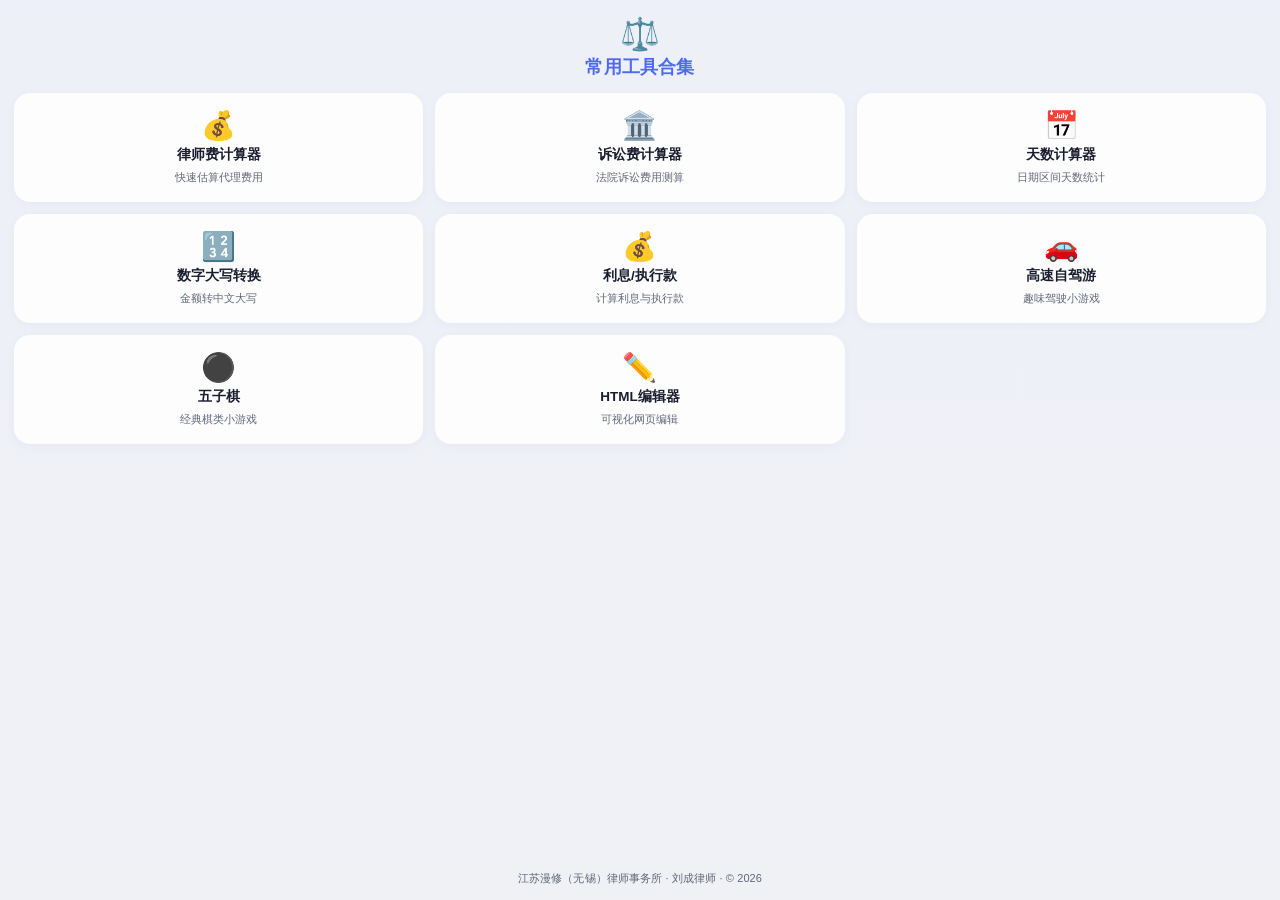
==== commit fc428648: "新增五子棋游戏：支持单人/双人模式，三种AI难度 Co-Authored-By: Claude Opus 4.6 <noreply@anthropic.com>" ====
--- a/index.html
+++ b/index.html
@@ -179,12 +179,24 @@
         <span class="card-desc">金额转中文大写</span>
       </a>
 
+      <a class="card" href="interest.html">
+        <span class="card-icon">💰</span>
+        <span class="card-name">利息/执行款</span>
+        <span class="card-desc">计算利息与执行款</span>
+      </a>
+
       <a class="card" href="highway-drive-game-vertical/index.html">
         <span class="card-icon">🚗</span>
         <span class="card-name">高速自驾游</span>
         <span class="card-desc">趣味驾驶小游戏</span>
       </a>
 
+      <a class="card" href="gomoku.html">
+        <span class="card-icon">⚫</span>
+        <span class="card-name">五子棋</span>
+        <span class="card-desc">经典棋类小游戏</span>
+      </a>
+
       <a class="card" href="html-editor/index.html">
         <span class="card-icon">✏️</span>
         <span class="card-name">HTML编辑器</span>
